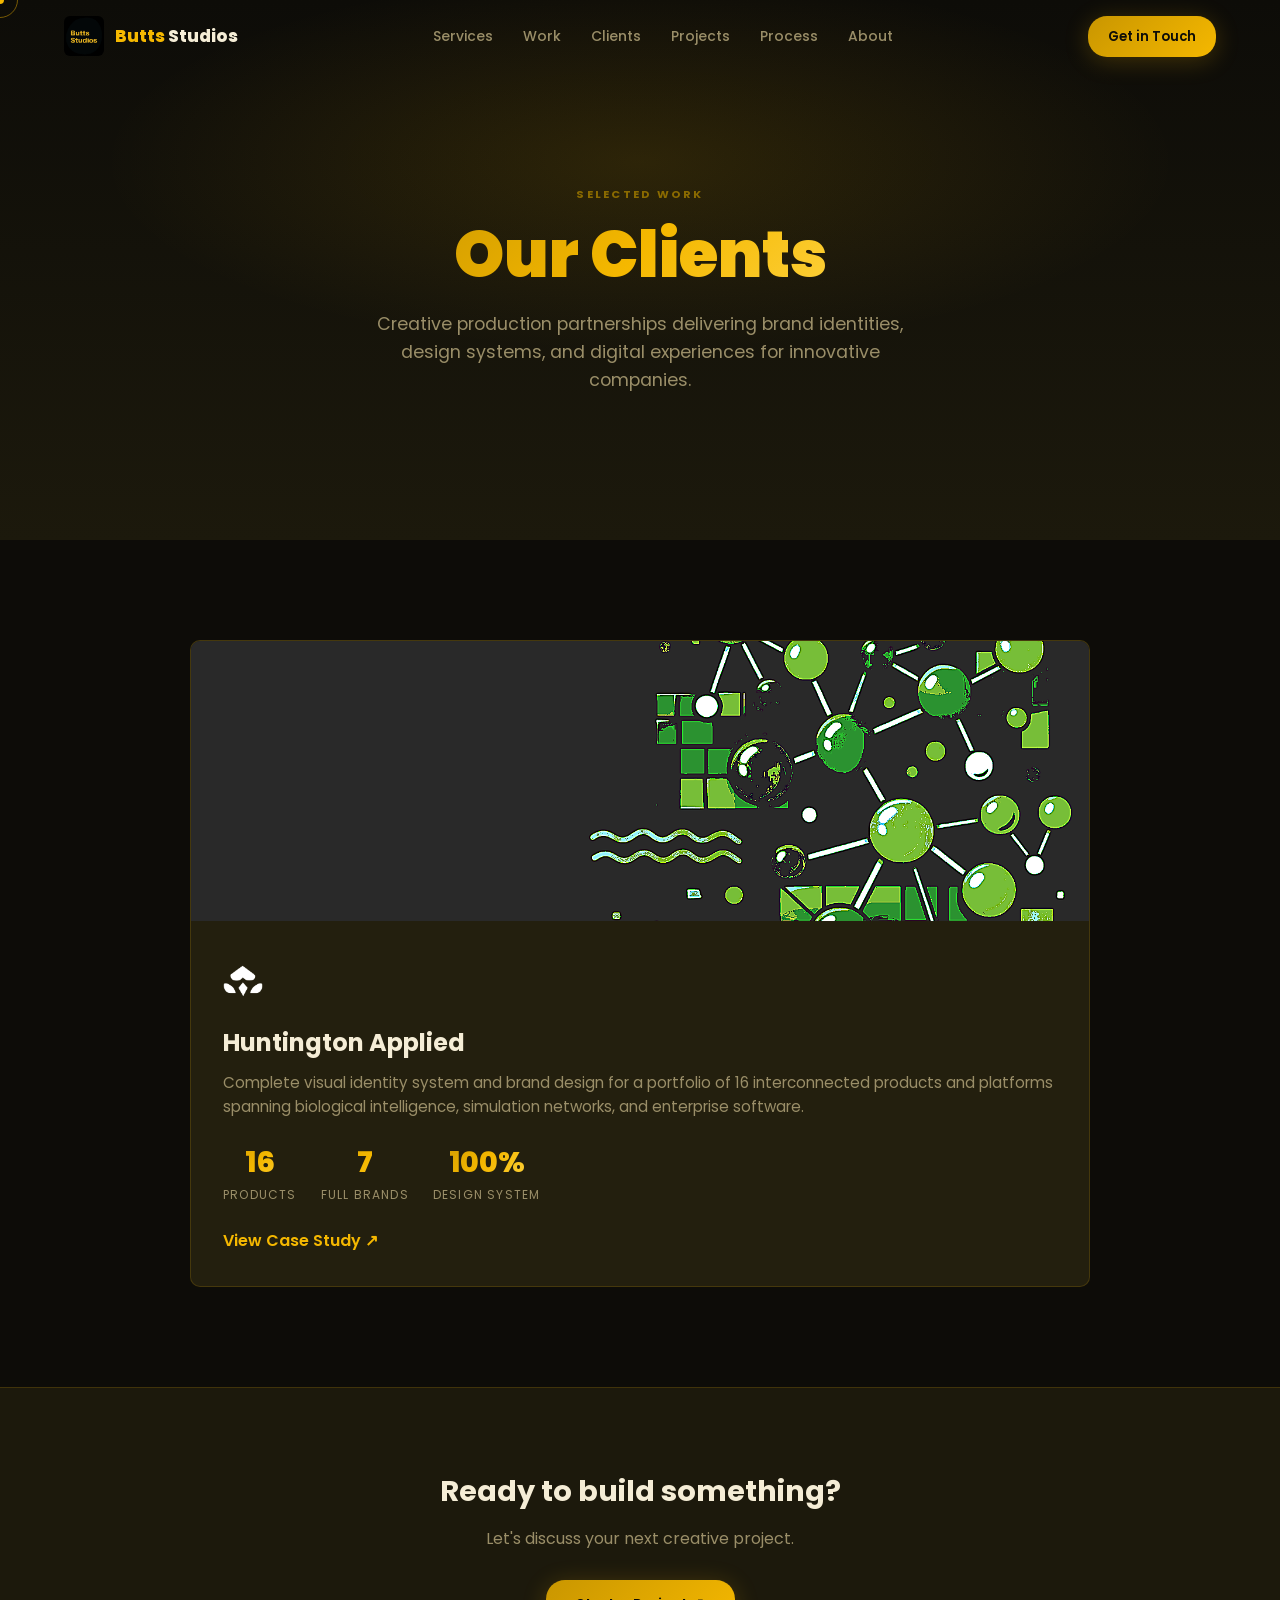
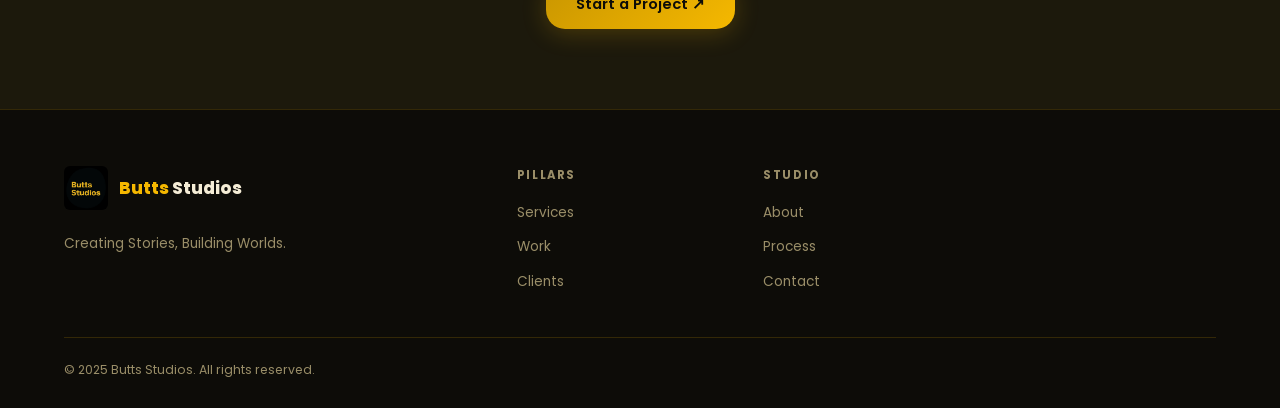
==== clients/index.html @ fb9cce6d "Add Clients section with Huntington Applied case study - Fix Kitch description: Culinary → Influence" ====
<!DOCTYPE html>
<html lang="en">
<head>
  <meta charset="UTF-8" />
  <meta name="viewport" content="width=device-width, initial-scale=1.0" />
  <title>Clients — Butts Studios</title>
  <meta name="description" content="Client work and case studies from Butts Studios. Creative production for Huntington Applied and more." />
  <link rel="preconnect" href="https://fonts.googleapis.com" />
  <link rel="preconnect" href="https://fonts.gstatic.com" crossorigin />
  <link href="https://fonts.googleapis.com/css2?family=Poppins:ital,wght@0,300;0,400;0,500;0,600;0,700;0,800;0,900;1,300&display=swap" rel="stylesheet" />
  <link rel="stylesheet" href="../css/style.css" />
  <style>
    .page-hero { min-height:60vh; display:flex; flex-direction:column; align-items:center; justify-content:center; text-align:center; padding:120px 24px 80px; position:relative; background:linear-gradient(180deg,var(--bg) 0%,var(--surface) 100%); }
    .page-hero::before { content:''; position:absolute; inset:0; background:radial-gradient(ellipse 60% 50% at 50% 30%, rgba(245,184,0,.12) 0%, transparent 70%); }
    .page-hero-content { position:relative; z-index:2; }
    .page-eyebrow { font-size:.7rem; font-weight:700; letter-spacing:.2em; text-transform:uppercase; color:var(--gold-dim); margin-bottom:16px; }
    .page-title { font-size:clamp(2.5rem,5vw,4rem); font-weight:900; line-height:1.1; margin-bottom:20px; background:var(--grad); -webkit-background-clip:text; -webkit-text-fill-color:transparent; background-clip:text; }
    .page-subtitle { font-size:1.1rem; color:var(--muted); max-width:560px; margin:0 auto; }

    .clients-section { padding:100px 0; }
    .client-card { background:var(--surface2); border:1px solid var(--border); border-radius:var(--radius); overflow:hidden; transition:transform .3s, box-shadow .3s; }
    .client-card:hover { transform:translateY(-6px); box-shadow:0 20px 60px rgba(245,184,0,.15); }
    .client-card-img { width:100%; height:280px; object-fit:cover; }
    .client-card-body { padding:32px; }
    .client-card-logo { height:40px; width:auto; margin-bottom:16px; filter:brightness(0) invert(1); }
    .client-card-title { font-size:1.5rem; font-weight:700; color:var(--text); margin-bottom:8px; }
    .client-card-desc { color:var(--muted); font-size:.95rem; line-height:1.6; margin-bottom:20px; }
    .client-card-stats { display:flex; gap:24px; margin-bottom:24px; }
    .client-stat { text-align:center; }
    .client-stat-num { font-size:1.8rem; font-weight:800; background:var(--grad); -webkit-background-clip:text; -webkit-text-fill-color:transparent; background-clip:text; }
    .client-stat-label { font-size:.75rem; color:var(--muted); text-transform:uppercase; letter-spacing:.1em; }
    .client-card-link { display:inline-flex; align-items:center; gap:8px; color:var(--gold); font-weight:600; text-decoration:none; transition:gap .3s; }
    .client-card-link:hover { gap:14px; }

    .cta-section { text-align:center; padding:80px 24px; background:var(--surface); border-top:1px solid var(--border); }
    .cta-title { font-size:1.8rem; font-weight:700; color:var(--text); margin-bottom:12px; }
    .cta-sub { color:var(--muted); margin-bottom:28px; }
  </style>
</head>
<body>
<div id="cursor-dot"></div>
<div id="cursor-ring"></div>

<!-- NAV -->
<nav id="nav">
  <div class="nav-inner">
    <a href="../#hero" class="nav-logo">
      <img src="../images/logo.png" alt="Butts Studios" class="nav-logo-img" />
      <span class="nav-logo-text"><span>Butts</span> Studios</span>
    </a>
    <ul class="nav-links">
      <li><a href="../#services">Services</a></li>
      <li><a href="../#portfolio">Work</a></li>
      <li><a href="./">Clients</a></li>
      <li><a href="../#subsidiaries">Projects</a></li>
      <li><a href="../#process">Process</a></li>
      <li><a href="../#about">About</a></li>
    </ul>
    <div class="nav-cta">
      <a href="../#contact" class="btn btn-primary" style="padding:10px 20px;font-size:.82rem;">Get in Touch</a>
    </div>
    <button class="burger" id="burger" aria-label="Menu"><span></span><span></span><span></span></button>
  </div>
</nav>
<div class="mobile-nav" id="mobileNav">
  <a href="../#services" class="mobile-link">Services</a>
  <a href="../#portfolio" class="mobile-link">Work</a>
  <a href="./" class="mobile-link">Clients</a>
  <a href="../#subsidiaries" class="mobile-link">Projects</a>
  <a href="../#process" class="mobile-link">Process</a>
  <a href="../#about" class="mobile-link">About</a>
  <a href="../#contact" class="mobile-link">Contact</a>
</div>

<!-- HERO -->
<section class="page-hero">
  <div class="page-hero-content">
    <div class="page-eyebrow">Selected Work</div>
    <h1 class="page-title">Our Clients</h1>
    <p class="page-subtitle">Creative production partnerships delivering brand identities, design systems, and digital experiences for innovative companies.</p>
  </div>
</section>

<!-- CLIENTS GRID -->
<section class="clients-section">
  <div class="container">
    <div class="clients-grid" style="display:grid;grid-template-columns:repeat(auto-fit,minmax(380px,1fr));gap:40px;max-width:900px;margin:0 auto;">
      
      <!-- HUNTINGTON APPLIED -->
      <div class="client-card">
        <img src="./huntington-applied/projects/sage/screenshot.png" alt="Huntington Applied" class="client-card-img" />
        <div class="client-card-body">
          <img src="./huntington-applied/huntington_applied-logo-primary.png" alt="Huntington Applied" class="client-card-logo" />
          <h3 class="client-card-title">Huntington Applied</h3>
          <p class="client-card-desc">Complete visual identity system and brand design for a portfolio of 16 interconnected products and platforms spanning biological intelligence, simulation networks, and enterprise software.</p>
          <div class="client-card-stats">
            <div class="client-stat">
              <div class="client-stat-num">16</div>
              <div class="client-stat-label">Products</div>
            </div>
            <div class="client-stat">
              <div class="client-stat-num">7</div>
              <div class="client-stat-label">Full Brands</div>
            </div>
            <div class="client-stat">
              <div class="client-stat-num">100%</div>
              <div class="client-stat-label">Design System</div>
            </div>
          </div>
          <a href="./huntington-applied/" class="client-card-link">View Case Study ↗</a>
        </div>
      </div>

    </div>
  </div>
</section>

<!-- CTA -->
<section class="cta-section">
  <h2 class="cta-title">Ready to build something?</h2>
  <p class="cta-sub">Let's discuss your next creative project.</p>
  <a href="../#contact" class="btn btn-primary">Start a Project ↗</a>
</section>

<!-- FOOTER -->
<footer>
  <div class="container">
    <div class="footer-inner">
      <div class="footer-brand">
        <a href="../#hero" class="nav-logo" style="display:inline-flex"><img src="../images/logo.png" alt="Butts Studios" class="footer-logo-img" /><span class="nav-logo-text"><span>Butts</span> Studios</span></a>
        <p>Creating Stories, Building Worlds.</p>
      </div>
      <div class="footer-col"><h4>Pillars</h4><ul><li><a href="../#services">Services</a></li><li><a href="../#portfolio">Work</a></li><li><a href="./">Clients</a></li></ul></div>
      <div class="footer-col"><h4>Studio</h4><ul><li><a href="../#about">About</a></li><li><a href="../#process">Process</a></li><li><a href="../#contact">Contact</a></li></ul></div>
    </div>
    <div class="footer-bottom">
      <p>© 2025 Butts Studios. All rights reserved.</p>
    </div>
  </div>
</footer>

<script src="../js/main.js"></script>
</body>
</html>
---- css/style.css ----
*, *::before, *::after { box-sizing: border-box; margin: 0; padding: 0; }
:root {
  --gold:         #F5B800;
  --gold-light:   #FFD84D;
  --gold-dark:    #C99600;
  --gold-dim:     #8A6A00;
  --warm-black:   #0D0C08;
  --bg:           #0D0C08;
  --bg2:          #131108;
  --bg3:          #17150A;
  --surface:      #1C190C;
  --surface2:     #231F0E;
  --text:         #F5EDD6;
  --muted:        #9A8E68;
  --border:       rgba(245,184,0,.16);
  --grad:         linear-gradient(135deg, #C99600, #F5B800, #FFD84D);
  --grad-flat:    linear-gradient(135deg, #C99600, #F5B800);
  --anim-c:  #F5B800;
  --film-c:  #E8730A;
  --brand-c: #D4A017;
  --game-c:  #A8C832;
  --radius:  10px;
  --font:    'Poppins', sans-serif;
  --nav-h:   72px;
}

html { scroll-behavior: smooth; }
body { font-family:var(--font); background:var(--bg); color:var(--text); overflow-x:hidden; line-height:1.6; cursor:none; }
::selection { background:var(--gold); color:var(--warm-black); }
::-webkit-scrollbar { width:5px; }
::-webkit-scrollbar-track { background:var(--bg); }
::-webkit-scrollbar-thumb { background:var(--grad-flat); border-radius:3px; }

/* CURSOR */
#cursor-dot { width:8px; height:8px; border-radius:50%; background:var(--gold); position:fixed; pointer-events:none; z-index:99999; transform:translate(-50%,-50%); }
#cursor-ring { width:36px; height:36px; border-radius:50%; border:1.5px solid rgba(245,184,0,.45); position:fixed; pointer-events:none; z-index:99998; transform:translate(-50%,-50%); transition:width .25s,height .25s,border-color .25s; }
body:has(a:hover) #cursor-ring, body:has(button:hover) #cursor-ring { width:54px; height:54px; border-color:var(--gold); }

/* UTILITY */
.container { max-width:1200px; margin:0 auto; padding:0 24px; }
.section { padding:108px 0; }
.section-label { font-size:.7rem; font-weight:700; letter-spacing:.2em; text-transform:uppercase; color:var(--gold-dim); display:block; margin-bottom:10px; }
h2.section-title { font-size:clamp(2rem,4vw,3rem); font-weight:800; line-height:1.12; background:var(--grad); -webkit-background-clip:text; -webkit-text-fill-color:transparent; background-clip:text; }
.section-sub { margin-top:14px; color:var(--muted); font-size:1rem; max-width:540px; }
.btn { display:inline-flex; align-items:center; gap:8px; padding:13px 30px; border-radius:19px; font-family:var(--font); font-weight:600; font-size:.92rem; cursor:none; text-decoration:none; transition:all .3s; border:none; }
.btn-primary { background:var(--grad-flat); color:var(--warm-black); box-shadow:0 4px 24px rgba(245,184,0,.22); }
.btn-primary:hover { transform:translateY(-2px); box-shadow:0 8px 32px rgba(245,184,0,.38); }
.btn-outline { background:transparent; color:var(--text); border:1.5px solid rgba(245,184,0,.3); }
.btn-outline:hover { border-color:var(--gold); background:rgba(245,184,0,.07); color:var(--gold-light); }

/* NAV */
#nav { position:fixed; top:0; left:0; right:0; z-index:900; height:var(--nav-h); display:flex; align-items:center; transition:background .4s,box-shadow .4s; }
#nav.scrolled { background:rgba(13,12,8,.92); backdrop-filter:blur(22px); box-shadow:0 1px 0 var(--border); }
.nav-inner { width:100%; max-width:1200px; margin:0 auto; padding:0 24px; display:flex; align-items:center; justify-content:space-between; }
.nav-logo { display:flex; align-items:center; gap:11px; text-decoration:none; }
.nav-logo-img { width:40px; height:40px; border-radius:6px; object-fit:cover; display:block; }
.nav-logo-text { font-weight:800; font-size:1.05rem; color:var(--text); }
.nav-logo-text span { color:var(--gold); }
.nav-links { display:flex; align-items:center; gap:30px; list-style:none; }
.nav-links a { text-decoration:none; color:var(--muted); font-size:.87rem; font-weight:500; transition:color .2s; }
.nav-links a:hover { color:var(--gold-light); }
.nav-cta { display:flex; align-items:center; gap:10px; }
.burger { display:none; flex-direction:column; gap:5px; cursor:none; background:none; border:none; padding:6px; }
.burger span { display:block; width:22px; height:2px; background:var(--text); border-radius:2px; transition:all .3s; }
.mobile-nav { display:none; position:fixed; top:var(--nav-h); left:0; right:0; bottom:0; background:rgba(13,12,8,.97); z-index:899; flex-direction:column; align-items:center; justify-content:center; gap:28px; }
.mobile-nav.open { display:flex; }
.mobile-nav a { color:var(--text); font-size:1.5rem; font-weight:700; text-decoration:none; transition:color .2s; }
.mobile-nav a:hover { color:var(--gold); }

/* HERO */
#hero { min-height:100vh; display:flex; flex-direction:column; align-items:center; justify-content:center; position:relative; overflow:hidden; text-align:center; padding:130px 24px 80px; }
.hero-bg { position:absolute; inset:0; z-index:0;
  background:
    radial-gradient(ellipse 90% 65% at 50% -5%, rgba(245,184,0,.16) 0%, transparent 65%),
    radial-gradient(ellipse 55% 50% at 85% 85%, rgba(232,115,10,.1)  0%, transparent 60%),
    radial-gradient(ellipse 45% 55% at 8%  75%, rgba(245,184,0,.07)  0%, transparent 55%),
    var(--bg);
}
canvas#particles { position:absolute; inset:0; z-index:1; pointer-events:none; }
.hero-noise { position:absolute; inset:0; z-index:2; opacity:.03; background-image:url("data:image/svg+xml,%3Csvg viewBox='0 0 256 256' xmlns='http://www.w3.org/2000/svg'%3E%3Cfilter id='n'%3E%3CfeTurbulence type='fractalNoise' baseFrequency='.9' numOctaves='4' stitchTiles='stitch'/%3E%3C/filter%3E%3Crect width='100%25' height='100%25' filter='url(%23n)'/%3E%3C/svg%3E"); background-size:180px; }
.orb { position:absolute; border-radius:50%; filter:blur(90px); opacity:.1; animation:floatOrb 10s ease-in-out infinite; pointer-events:none; }
.orb1 { width:600px; height:600px; background:#C99600; top:-200px; left:-150px; }
.orb2 { width:450px; height:450px; background:#E8730A; bottom:-80px; right:-100px; animation-delay:-5s; }
.orb3 { width:320px; height:320px; background:#F5B800; bottom:25%; left:32%; animation-delay:-2.5s; opacity:.06; }
@keyframes floatOrb { 0%,100%{transform:translateY(0) scale(1)} 50%{transform:translateY(-35px) scale(1.06)} }

.hero-content { position:relative; z-index:3; max-width:960px; }
.hero-eyebrow { display:inline-flex; align-items:center; gap:9px; background:rgba(245,184,0,.08); border:1px solid rgba(245,184,0,.28); border-radius:8px; padding:5px 18px; font-size:.72rem; font-weight:700; letter-spacing:.14em; text-transform:uppercase; color:var(--gold); margin-bottom:24px; backdrop-filter:blur(10px); }
.hero-eyebrow::before { content:''; width:6px; height:6px; border-radius:50%; background:var(--gold); animation:blink 2s ease-in-out infinite; }
@keyframes blink { 0%,100%{opacity:1;transform:scale(1)} 50%{opacity:.4;transform:scale(1.5)} }

.hero-title { font-size:clamp(3rem,7.5vw,6rem); font-weight:900; line-height:1.06; letter-spacing:-.03em; margin-bottom:22px; }
.hero-title .word { display:inline; animation:wordIn .8s cubic-bezier(.16,1,.3,1) both; }
@keyframes wordIn { from{opacity:0;transform:translateY(40px)} to{opacity:1;transform:translateY(0)} }
.line-plain { color:var(--text); }
.line-grad { background:linear-gradient(90deg,#C99600,#F5B800,#FFD84D,#F5B800,#C99600); background-size:300% auto; -webkit-background-clip:text; -webkit-text-fill-color:transparent; background-clip:text; animation:shimmer 5s linear infinite; }
@keyframes shimmer { to{background-position:300% center} }

.hero-sub { font-size:clamp(1rem,1.8vw,1.18rem); color:var(--muted); max-width:600px; margin:0 auto 38px; animation:wordIn 1s .6s cubic-bezier(.16,1,.3,1) both; }
.hero-btns { display:flex; gap:14px; justify-content:center; flex-wrap:wrap; margin-bottom:36px; animation:wordIn 1s .8s both; }

.hero-pillars { display:flex; gap:10px; justify-content:center; flex-wrap:wrap; margin-bottom:52px; animation:wordIn 1s 1s both; }
.pillar-badge { display:flex; align-items:center; gap:7px; background:rgba(255,255,255,.04); border:1px solid rgba(255,255,255,.09); border-radius:8px; padding:7px 16px; font-size:.78rem; font-weight:600; text-decoration:none; color:var(--muted); transition:all .25s; backdrop-filter:blur(8px); }
.pillar-badge:hover { color:var(--text); transform:translateY(-2px); }
.pillar-badge[data-p="animation"] { border-color:rgba(245,184,0,.3); }
.pillar-badge[data-p="animation"]:hover { background:rgba(245,184,0,.09); border-color:var(--anim-c); color:var(--gold-light); }
.pillar-badge[data-p="film"] { border-color:rgba(232,115,10,.3); }
.pillar-badge[data-p="film"]:hover { background:rgba(232,115,10,.09); border-color:var(--film-c); }
.pillar-badge[data-p="branding"] { border-color:rgba(212,160,23,.3); }
.pillar-badge[data-p="branding"]:hover { background:rgba(212,160,23,.09); border-color:var(--brand-c); }
.pillar-badge[data-p="games"] { border-color:rgba(168,200,50,.3); }
.pillar-badge[data-p="games"]:hover { background:rgba(168,200,50,.09); border-color:var(--game-c); }
.pillar-dot { width:7px; height:7px; border-radius:50%; }
.pillar-badge[data-p="animation"] .pillar-dot { background:var(--anim-c); }
.pillar-badge[data-p="film"] .pillar-dot { background:var(--film-c); }
.pillar-badge[data-p="branding"] .pillar-dot { background:var(--brand-c); }
.pillar-badge[data-p="games"] .pillar-dot { background:var(--game-c); }

.showreel-wrap { position:relative; z-index:3; width:100%; max-width:880px; margin:0 auto; aspect-ratio:16/9; border-radius:16px; overflow:hidden; border:1px solid rgba(245,184,0,.2); box-shadow:0 0 0 1px rgba(255,255,255,.02),0 0 80px rgba(245,184,0,.1),0 40px 80px rgba(0,0,0,.6); animation:wordIn 1.1s 1.1s both; }
.showreel-inner { position:relative; width:100%; height:100%; background:var(--surface); display:flex; align-items:center; justify-content:center; }
.showreel-inner video { position:absolute; inset:0; width:100%; height:100%; object-fit:cover; }
.showreel-play { position:relative; z-index:2; width:80px; height:80px; border-radius:50%; background:rgba(245,184,0,.12); backdrop-filter:blur(14px); border:1.5px solid rgba(245,184,0,.35); display:flex; align-items:center; justify-content:center; cursor:none; transition:all .3s; }
.showreel-play:hover { transform:scale(1.12); background:rgba(245,184,0,.25); box-shadow:0 0 40px rgba(245,184,0,.3); }
.showreel-play svg { width:26px; height:26px; fill:var(--gold); margin-left:4px; }
.showreel-label { position:absolute; bottom:18px; left:50%; transform:translateX(-50%); font-size:.65rem; font-weight:600; letter-spacing:.16em; text-transform:uppercase; color:rgba(245,184,0,.45); white-space:nowrap; z-index:2; }
.scroll-cue { position:absolute; bottom:28px; left:50%; transform:translateX(-50%); z-index:3; display:flex; flex-direction:column; align-items:center; gap:7px; opacity:.35; }
.scroll-cue span { font-size:.62rem; letter-spacing:.16em; text-transform:uppercase; }
.scroll-cue-line { width:1px; height:38px; background:linear-gradient(to bottom,var(--gold),transparent); animation:scrollLine 2.2s ease-in-out infinite; }
@keyframes scrollLine { 0%{transform:scaleY(0);transform-origin:top} 50%{transform:scaleY(1);transform-origin:top} 51%{transform:scaleY(1);transform-origin:bottom} 100%{transform:scaleY(0);transform-origin:bottom} }

/* SERVICES */
#services { background:var(--bg2); }
.services-grid { display:grid; grid-template-columns:repeat(4,1fr); gap:20px; margin-top:52px; }
.service-card { background:var(--surface); border-radius:var(--radius); padding:34px 26px 28px; border:1px solid var(--border); transition:transform .3s,box-shadow .3s,border-color .3s; position:relative; overflow:hidden; }
.service-card::before { content:''; position:absolute; bottom:0; left:0; right:0; height:3px; transform:scaleX(0); transform-origin:left; transition:transform .35s; }
.service-card[data-p="animation"]::before { background:var(--anim-c); }
.service-card[data-p="film"]::before { background:var(--film-c); }
.service-card[data-p="branding"]::before { background:var(--brand-c); }
.service-card[data-p="games"]::before { background:var(--game-c); }
.service-card:hover { transform:translateY(-5px); }
.service-card[data-p="animation"]:hover { border-color:rgba(245,184,0,.4); box-shadow:0 16px 40px rgba(245,184,0,.07); }
.service-card[data-p="film"]:hover { border-color:rgba(232,115,10,.4); box-shadow:0 16px 40px rgba(232,115,10,.08); }
.service-card[data-p="branding"]:hover { border-color:rgba(212,160,23,.4); box-shadow:0 16px 40px rgba(212,160,23,.07); }
.service-card[data-p="games"]:hover { border-color:rgba(168,200,50,.4); box-shadow:0 16px 40px rgba(168,200,50,.07); }
.service-card:hover::before { transform:scaleX(1); }
.service-card:hover .service-icon { transform:scale(1.1) rotate(-4deg); }
.service-icon { font-size:2rem; margin-bottom:18px; transition:transform .3s; display:block; }
.service-pillar-label { font-size:.62rem; font-weight:700; letter-spacing:.18em; text-transform:uppercase; margin-bottom:8px; display:block; }
.service-card[data-p="animation"] .service-pillar-label { color:var(--anim-c); }
.service-card[data-p="film"] .service-pillar-label { color:var(--film-c); }
.service-card[data-p="branding"] .service-pillar-label { color:var(--brand-c); }
.service-card[data-p="games"] .service-pillar-label { color:var(--game-c); }
.service-card h3 { font-size:1.15rem; font-weight:700; margin-bottom:10px; }
.service-card p { font-size:.85rem; color:var(--muted); line-height:1.7; }
.service-tags { display:flex; flex-wrap:wrap; gap:5px; margin-top:16px; }
.service-tag { font-size:.65rem; font-weight:600; padding:3px 9px; border-radius:6px; background:rgba(245,184,0,.06); color:var(--muted); border:1px solid rgba(245,184,0,.1); }

/* PORTFOLIO TABS */
#portfolio { background:var(--bg3); }
.pillar-tabs-wrap { margin-top:48px; border-bottom:1px solid var(--border); }
.pillar-tabs { display:flex; gap:0; overflow-x:auto; scrollbar-width:none; }
.pillar-tabs::-webkit-scrollbar { display:none; }
.ptab { flex-shrink:0; display:flex; align-items:center; gap:10px; padding:18px 28px; background:none; border:none; font-family:var(--font); font-size:.88rem; font-weight:600; color:var(--muted); cursor:none; position:relative; transition:color .25s; }
.ptab::after { content:''; position:absolute; bottom:-1px; left:0; right:0; height:2px; transform:scaleX(0); transform-origin:left; transition:transform .3s; }
.ptab[data-tab="animation"]::after { background:var(--anim-c); }
.ptab[data-tab="film"]::after { background:var(--film-c); }
.ptab[data-tab="branding"]::after { background:var(--brand-c); }
.ptab[data-tab="games"]::after { background:var(--game-c); }
.ptab.active,.ptab:hover { color:var(--text); }
.ptab.active::after { transform:scaleX(1); }
.ptab:hover::after { transform:scaleX(1); opacity:.5; }
.ptab-icon { font-size:1.1rem; }
.ptab-count { font-size:.65rem; font-weight:700; padding:2px 7px; border-radius:6px; background:rgba(245,184,0,.09); color:var(--muted); transition:background .25s,color .25s; }
.ptab.active .ptab-count { color:var(--warm-black); }
.ptab[data-tab="animation"].active .ptab-count { background:var(--anim-c); }
.ptab[data-tab="film"].active .ptab-count { background:var(--film-c); }
.ptab[data-tab="branding"].active .ptab-count { background:var(--brand-c); }
.ptab[data-tab="games"].active .ptab-count { background:var(--game-c); }

.pillar-panel { display:none; }
.pillar-panel.active { display:block; }
.pillar-header { display:flex; align-items:flex-start; justify-content:space-between; flex-wrap:wrap; gap:20px; padding:36px 0 28px; }
.pillar-headline { font-size:clamp(1.4rem,2.5vw,2rem); font-weight:800; margin-bottom:8px; }
.pillar-headline.anim-grad  { color:var(--anim-c); }
.pillar-headline.film-grad  { color:var(--film-c); }
.pillar-headline.brand-grad { color:var(--brand-c); }
.pillar-headline.game-grad  { color:var(--game-c); }
.pillar-desc { color:var(--muted); font-size:.9rem; max-width:480px; line-height:1.7; }
.pillar-cta { flex-shrink:0; }

.port-grid { display:grid; gap:18px; grid-template-columns:repeat(3,1fr); }
.port-grid.layout-brand { grid-template-columns:repeat(4,1fr); }
.port-item { position:relative; border-radius:var(--radius); overflow:hidden; background:var(--surface); border:1px solid var(--border); cursor:none; transition:transform .32s,box-shadow .32s; }
.port-item:hover { transform:translateY(-4px) scale(1.012); }
.port-item.tall   { aspect-ratio:3/4; }
.port-item.wide   { aspect-ratio:16/9; grid-column:span 2; }
.port-item.square { aspect-ratio:1; }
.port-item.std    { aspect-ratio:4/3; }
.port-placeholder { width:100%; height:100%; min-height:200px; display:flex; flex-direction:column; align-items:center; justify-content:center; gap:10px; transition:transform .5s; }
.port-item:hover .port-placeholder { transform:scale(1.04); }
.port-placeholder .ph-icon  { font-size:2.2rem; opacity:.45; }
.port-placeholder .ph-title { font-size:.75rem; font-weight:600; opacity:.22; letter-spacing:.08em; }
.pp-anim  { background:linear-gradient(145deg,#1a1500,#2e2400,#181200); }
.pp-film  { background:linear-gradient(145deg,#1a0d00,#321600,#160b00); }
.pp-brand { background:linear-gradient(145deg,#1a1600,#2e2600,#141200); }
.pp-game  { background:linear-gradient(145deg,#0e1600,#192400,#0b1200); }
.port-overlay { position:absolute; inset:0; background:linear-gradient(to top,rgba(0,0,0,.88) 0%,rgba(0,0,0,.2) 45%,transparent 100%); opacity:0; transition:opacity .28s; display:flex; flex-direction:column; justify-content:flex-end; padding:22px; }
.port-item:hover .port-overlay { opacity:1; }
.port-type { font-size:.62rem; font-weight:700; letter-spacing:.16em; text-transform:uppercase; margin-bottom:4px; }
.port-type.anim-c  { color:#FFD84D; }
.port-type.film-c  { color:#FFAA66; }
.port-type.brand-c { color:#FFD066; }
.port-type.game-c  { color:#C8E870; }
.port-title { font-size:1rem; font-weight:700; color:#fff; }
.port-sub { font-size:.78rem; color:rgba(255,255,255,.5); margin-top:3px; }
.port-arrow { position:absolute; top:14px; right:14px; width:34px; height:34px; border-radius:50%; background:rgba(245,184,0,.14); backdrop-filter:blur(8px); border:1px solid rgba(245,184,0,.28); display:flex; align-items:center; justify-content:center; font-size:.85rem; transform:scale(0); transition:transform .22s; color:var(--gold); }
.port-item:hover .port-arrow { transform:scale(1); }
.port-video-badge { position:absolute; top:14px; left:14px; background:rgba(0,0,0,.55); backdrop-filter:blur(8px); border:1px solid rgba(245,184,0,.18); border-radius:6px; padding:3px 10px; font-size:.62rem; font-weight:700; letter-spacing:.1em; text-transform:uppercase; color:rgba(245,184,0,.65); display:flex; align-items:center; gap:5px; }

/* LIGHTBOX */
#lightbox { display:none; position:fixed; inset:0; z-index:9990; background:rgba(0,0,0,.95); backdrop-filter:blur(24px); align-items:center; justify-content:center; }
#lightbox.open { display:flex; }
.lb-close { position:fixed; top:18px; right:22px; background:rgba(245,184,0,.09); border:1px solid rgba(245,184,0,.2); color:var(--gold); width:42px; height:42px; border-radius:50%; font-size:1.1rem; cursor:none; display:flex; align-items:center; justify-content:center; transition:background .2s; z-index:2; }
.lb-close:hover { background:rgba(245,184,0,.2); }
.lb-nav { position:fixed; top:50%; transform:translateY(-50%); background:rgba(245,184,0,.07); border:1px solid rgba(245,184,0,.16); color:var(--gold); width:48px; height:48px; border-radius:50%; font-size:1.3rem; cursor:none; display:flex; align-items:center; justify-content:center; transition:background .2s; z-index:2; }
.lb-nav:hover { background:rgba(245,184,0,.16); }
.lb-prev { left:18px; } .lb-next { right:18px; }
.lb-content { max-width:min(90vw,960px); max-height:90vh; display:flex; flex-direction:column; gap:16px; position:relative; z-index:1; }
.lb-media { border-radius:10px; overflow:hidden; max-height:70vh; }
.lb-media img,.lb-media video { display:block; max-width:100%; max-height:70vh; object-fit:contain; }
.lb-info { color:rgba(255,255,255,.85); }
.lb-info h3 { font-size:1.1rem; font-weight:700; }
.lb-info p { font-size:.82rem; color:rgba(255,255,255,.4); margin-top:4px; }
.lb-counter { font-size:.72rem; color:rgba(245,184,0,.4); margin-top:6px; }

/* SUBSIDIARIES */
#subsidiaries { background:var(--bg2); }
.sub-grid { display:grid; grid-template-columns:repeat(5,1fr); gap:14px; margin-top:52px; }
.sub-card { background:var(--surface2); border:1px solid var(--border); border-radius:var(--radius); padding:26px 18px 22px; text-decoration:none; color:var(--text); display:flex; flex-direction:column; gap:10px; transition:all .3s; position:relative; overflow:hidden; }
.sub-card::after { content:''; position:absolute; bottom:0; left:0; right:0; height:2px; background:var(--grad-flat); transform:scaleX(0); transform-origin:left; transition:transform .3s; }
.sub-card:hover { transform:translateY(-4px); border-color:rgba(245,184,0,.32); }
.sub-card:hover::after { transform:scaleX(1); }
.sub-icon { font-size:1.7rem; } .sub-name { font-weight:700; font-size:.92rem; } .sub-desc { font-size:.76rem; color:var(--muted); line-height:1.5; } .sub-url { font-size:.68rem; color:var(--gold-dim); margin-top:auto; }
.sub-arrow { position:absolute; top:14px; right:14px; font-size:.85rem; opacity:0; transition:all .25s; color:var(--gold); }
.sub-card:hover .sub-arrow { opacity:1; transform:translate(2px,-2px); }

/* PROCESS */
#process { background:var(--bg); }
.process-track { display:grid; grid-template-columns:repeat(4,1fr); gap:0; margin-top:52px; position:relative; }
.process-track::before { content:''; position:absolute; top:35px; left:calc(12.5% + 10px); right:calc(12.5% + 10px); height:1px; background:linear-gradient(90deg,var(--gold-dark),var(--gold),var(--gold-light)); z-index:0; opacity:.35; }
.process-step { display:flex; flex-direction:column; align-items:center; text-align:center; padding:0 18px; position:relative; z-index:1; }
.step-num { width:70px; height:70px; border-radius:50%; background:var(--surface2); border:1.5px solid var(--border); display:flex; align-items:center; justify-content:center; font-size:1.5rem; margin-bottom:20px; }
.process-step:nth-child(1) .step-num { border-color:var(--gold-dark); box-shadow:0 0 18px rgba(245,184,0,.18); }
.process-step:nth-child(2) .step-num { border-color:var(--gold); box-shadow:0 0 18px rgba(245,184,0,.22); }
.process-step:nth-child(3) .step-num { border-color:var(--gold-light); box-shadow:0 0 18px rgba(245,184,0,.25); }
.process-step:nth-child(4) .step-num { border-color:var(--film-c); box-shadow:0 0 18px rgba(232,115,10,.22); }
.step-label { font-size:.62rem; font-weight:700; letter-spacing:.2em; text-transform:uppercase; color:var(--muted); margin-bottom:5px; }
.step-title { font-size:1.1rem; font-weight:700; margin-bottom:8px; }
.step-desc { font-size:.82rem; color:var(--muted); line-height:1.65; }

/* TESTIMONIALS */
#testimonials { background:var(--bg2); overflow:hidden; }
.testi-track-wrap { position:relative; margin-top:48px; }
.testi-track-wrap::before,.testi-track-wrap::after { content:''; position:absolute; top:0; bottom:0; width:120px; z-index:1; pointer-events:none; }
.testi-track-wrap::before { left:0; background:linear-gradient(to right,var(--bg2),transparent); }
.testi-track-wrap::after  { right:0; background:linear-gradient(to left,var(--bg2),transparent); }
.testi-track { display:flex; gap:20px; animation:scrollTesti 35s linear infinite; width:max-content; padding:0 20px; }
.testi-track:hover { animation-play-state:paused; }
@keyframes scrollTesti { from{transform:translateX(0)} to{transform:translateX(-50%)} }
.testi-card { flex-shrink:0; width:320px; background:var(--surface); border:1px solid var(--border); border-radius:var(--radius); padding:26px 22px; }
.testi-stars { color:var(--gold); font-size:.85rem; margin-bottom:12px; }
.testi-quote { font-size:.88rem; color:var(--muted); line-height:1.7; font-style:italic; margin-bottom:18px; }
.testi-author { display:flex; align-items:center; gap:10px; }
.testi-avatar { width:38px; height:38px; border-radius:50%; background:var(--grad-flat); display:flex; align-items:center; justify-content:center; font-size:.9rem; font-weight:700; color:var(--warm-black); flex-shrink:0; }
.testi-name { font-size:.88rem; font-weight:700; }
.testi-role { font-size:.72rem; color:var(--muted); }

/* CLIENT LOGOS */
#clients { background:var(--bg); padding:64px 0; }
.clients-label { text-align:center; font-size:.7rem; font-weight:700; letter-spacing:.18em; text-transform:uppercase; color:var(--muted); margin-bottom:32px; }
.clients-row { display:flex; align-items:center; justify-content:center; flex-wrap:wrap; gap:40px 48px; }
.client-logo { font-size:.85rem; font-weight:800; letter-spacing:.08em; text-transform:uppercase; color:rgba(245,184,0,.2); transition:color .25s; }
.client-logo:hover { color:rgba(245,184,0,.55); }

/* ABOUT */
#about { background:var(--bg3); }
.about-grid { display:grid; grid-template-columns:1fr 1fr; gap:72px; align-items:center; margin-top:52px; }
.about-visual { position:relative; aspect-ratio:1; border-radius:var(--radius); overflow:hidden; background:var(--surface); }
.about-visual-bg { width:100%; height:100%; background:radial-gradient(ellipse at 30% 40%,rgba(245,184,0,.28),transparent 60%),radial-gradient(ellipse at 70% 70%,rgba(232,115,10,.18),transparent 55%),var(--surface2); display:flex; align-items:center; justify-content:center; font-size:5.5rem; }
.about-badge { position:absolute; bottom:20px; left:20px; background:rgba(13,12,8,.9); backdrop-filter:blur(14px); border:1px solid rgba(245,184,0,.22); border-radius:9px; padding:13px 18px; }
.about-badge-num { font-size:1.7rem; font-weight:900; color:var(--gold); }
.about-badge-label { font-size:.72rem; color:var(--muted); }
.about-text h2 { font-size:clamp(1.7rem,3vw,2.4rem); font-weight:800; line-height:1.2; margin-bottom:18px; }
.about-text p { color:var(--muted); line-height:1.8; margin-bottom:18px; font-size:.93rem; }
.about-stats { display:grid; grid-template-columns:repeat(3,1fr); gap:16px; margin-top:32px; }
.stat-item { text-align:center; }
.stat-num { font-size:1.8rem; font-weight:900; color:var(--gold); }
.stat-label { font-size:.72rem; color:var(--muted); margin-top:2px; }

/* CONTACT */
#contact { background:var(--bg2); }
.contact-wrap { display:grid; grid-template-columns:1fr 1fr; gap:60px; margin-top:52px; align-items:start; }
.contact-info h3 { font-size:1.35rem; font-weight:700; margin-bottom:14px; }
.contact-info p { color:var(--muted); line-height:1.8; margin-bottom:28px; font-size:.92rem; }
.contact-links { display:flex; flex-direction:column; gap:12px; }
.contact-link { display:flex; align-items:center; gap:12px; text-decoration:none; color:var(--text); padding:13px 18px; background:var(--surface); border:1px solid var(--border); border-radius:var(--radius); transition:all .25s; }
.contact-link:hover { border-color:rgba(245,184,0,.38); transform:translateX(4px); }
.contact-link-icon { font-size:1.1rem; }
.contact-link-text { font-size:.87rem; font-weight:500; }
.contact-link-label { font-size:.68rem; color:var(--muted); }
.contact-form { display:flex; flex-direction:column; gap:14px; }
.form-row { display:grid; grid-template-columns:1fr 1fr; gap:14px; }
.form-group { display:flex; flex-direction:column; gap:6px; }
.form-group label { font-size:.75rem; font-weight:600; color:var(--muted); letter-spacing:.06em; }
.form-group input,.form-group textarea,.form-group select { background:var(--surface); border:1px solid var(--border); color:var(--text); font-family:var(--font); font-size:.88rem; padding:11px 15px; border-radius:8px; outline:none; transition:border-color .25s; appearance:none; }
.form-group input:focus,.form-group textarea:focus,.form-group select:focus { border-color:var(--gold); box-shadow:0 0 0 3px rgba(245,184,0,.08); }
.form-group textarea { resize:vertical; min-height:110px; }
.form-group select option { background:var(--bg2); }
.form-submit { padding:13px 30px; border-radius:19px; font-family:var(--font); font-weight:700; font-size:.92rem; cursor:none; background:var(--grad-flat); color:var(--warm-black); border:none; box-shadow:0 4px 24px rgba(245,184,0,.18); transition:all .3s; align-self:flex-start; }
.form-submit:hover { transform:translateY(-2px); box-shadow:0 8px 32px rgba(245,184,0,.32); }
#formMsg { font-size:.82rem; color:var(--gold); display:none; margin-top:6px; }

/* FOOTER */
footer { background:var(--bg); border-top:1px solid var(--border); padding:56px 0 28px; }
.footer-inner { display:grid; grid-template-columns:2fr 1fr 1fr 1fr; gap:40px; }
.footer-logo-img { width:44px; height:44px; border-radius:6px; object-fit:cover; display:block; }
.footer-brand p { color:var(--muted); font-size:.85rem; line-height:1.7; margin-top:14px; max-width:260px; }
.footer-col h4 { font-size:.72rem; font-weight:700; letter-spacing:.14em; text-transform:uppercase; color:var(--muted); margin-bottom:14px; }
.footer-col ul { list-style:none; display:flex; flex-direction:column; gap:9px; }
.footer-col ul a { text-decoration:none; color:var(--muted); font-size:.85rem; transition:color .2s; }
.footer-col ul a:hover { color:var(--gold-light); }
.footer-bottom { margin-top:44px; padding-top:22px; border-top:1px solid var(--border); display:flex; justify-content:space-between; align-items:center; flex-wrap:wrap; gap:12px; }
.footer-bottom p { font-size:.77rem; color:var(--muted); }
.footer-socials { display:flex; gap:10px; }
.social-btn { width:34px; height:34px; border-radius:6px; background:var(--surface); border:1px solid var(--border); display:flex; align-items:center; justify-content:center; font-size:.85rem; text-decoration:none; color:var(--muted); transition:all .2s; }
.social-btn:hover { background:rgba(245,184,0,.1); border-color:var(--gold); color:var(--gold); }

/* REVEAL */
.reveal { opacity:0; transform:translateY(28px); transition:opacity .7s ease,transform .7s ease; }
.reveal.visible { opacity:1; transform:translateY(0); }
.reveal-delay-1 { transition-delay:.1s; } .reveal-delay-2 { transition-delay:.2s; } .reveal-delay-3 { transition-delay:.3s; } .reveal-delay-4 { transition-delay:.4s; }

/* FEATURED CLIENT SECTION */
.featured-client-section { background:linear-gradient(180deg, var(--bg) 0%, var(--surface) 50%, var(--bg) 100%); border-top:1px solid var(--border); border-bottom:1px solid var(--border); }
.featured-client-header { text-align:center; margin-bottom:50px; }
.featured-client-header .section-sub { margin:14px auto 20px; }
.featured-client-meta { display:flex; justify-content:center; gap:40px; margin-top:24px; }
.fc-meta-item { font-size:.9rem; color:var(--muted); }
.fc-meta-item strong { color:var(--gold); font-weight:700; margin-right:4px; }

.fc-projects-grid { display:grid; grid-template-columns:repeat(4,1fr); gap:20px; }
.fc-project-card { position:relative; border-radius:var(--radius); overflow:hidden; background:var(--surface2); border:1px solid var(--border); transition:transform .3s, box-shadow .3s; }
.fc-project-card:hover { transform:translateY(-4px); box-shadow:0 12px 40px rgba(245,184,0,.15); }
.fc-project-card img { width:100%; height:180px; object-fit:cover; display:block; }
.fc-project-card.fc-project-featured { grid-column:span 2; grid-row:span 2; }
.fc-project-card.fc-project-featured img { height:100%; min-height:380px; }
.fc-project-info { padding:16px; }
.fc-project-info h4 { font-size:1rem; font-weight:700; color:var(--text); margin-bottom:4px; }
.fc-project-info p { font-size:.8rem; color:var(--muted); }
.fc-project-info .fc-badge { display:inline-block; background:var(--grad-flat); color:var(--warm-black); font-size:.65rem; font-weight:700; padding:3px 10px; border-radius:4px; margin-top:8px; }

.fc-project-more { display:flex; align-items:center; justify-content:center; min-height:180px; background:var(--surface); }
.fc-project-more .fc-more-content { text-align:center; }
.fc-more-number { font-size:3rem; font-weight:900; background:var(--grad); -webkit-background-clip:text; -webkit-text-fill-color:transparent; background-clip:text; display:block; }
.fc-project-more p { color:var(--muted); font-size:.9rem; margin-top:4px; }
.fc-subprojects { display:block; font-size:.75rem; color:var(--gold-dim); margin-top:8px; max-width:140px; }

.featured-client-cta { text-align:center; margin-top:40px; }

/* CLIENT LOGOS */
.client-logo-img { height:28px; width:auto; object-fit:contain; filter:brightness(0) invert(1); opacity:.7; transition:opacity .3s; margin:0 20px; }
.client-logo-img:hover { opacity:1; }

/* PORTFOLIO WITH IMAGES */
.port-item .port-img { width:100%; height:100%; object-fit:cover; display:block; position:absolute; inset:0; }
.port-client-tag { position:absolute; top:12px; left:12px; background:rgba(245,184,0,.9); color:var(--warm-black); font-size:.65rem; font-weight:700; padding:4px 10px; border-radius:4px; z-index:5; }

/* RESPONSIVE */
@media (max-width:1024px) {
  .services-grid { grid-template-columns:repeat(2,1fr); }
  .sub-grid { grid-template-columns:repeat(3,1fr); }
  .footer-inner { grid-template-columns:1fr 1fr; gap:28px; }
  .port-grid.layout-brand { grid-template-columns:repeat(3,1fr); }
  .fc-projects-grid { grid-template-columns:repeat(3,1fr); }
  .fc-project-card.fc-project-featured { grid-column:span 1; grid-row:span 1; }
  .fc-project-card.fc-project-featured img { height:180px; }
}
@media (max-width:768px) {
  .nav-links,.nav-cta .btn { display:none; }
  .burger { display:flex; }
  .services-grid { grid-template-columns:1fr; }
  .port-grid { grid-template-columns:1fr 1fr !important; }
  .port-item.wide { grid-column:span 2; }
  .process-track { grid-template-columns:1fr 1fr; }
  .process-track::before { display:none; }
  .about-grid { grid-template-columns:1fr; gap:36px; }
  .contact-wrap { grid-template-columns:1fr; }
  .form-row { grid-template-columns:1fr; }
  .sub-grid { grid-template-columns:repeat(2,1fr); }
  .footer-inner { grid-template-columns:1fr; }
  .lb-nav { display:none; }
  .ptab { padding:14px 18px; font-size:.8rem; }
  .fc-projects-grid { grid-template-columns:repeat(2,1fr); }
  .featured-client-meta { flex-direction:column; gap:12px; }
}
@media (max-width:480px) {
  .port-grid { grid-template-columns:1fr !important; }
  .port-item.wide { grid-column:span 1; }
  .process-track { grid-template-columns:1fr; }
  body { cursor:auto; }
  #cursor-dot,#cursor-ring { display:none; }
  .fc-projects-grid { grid-template-columns:1fr; }
}
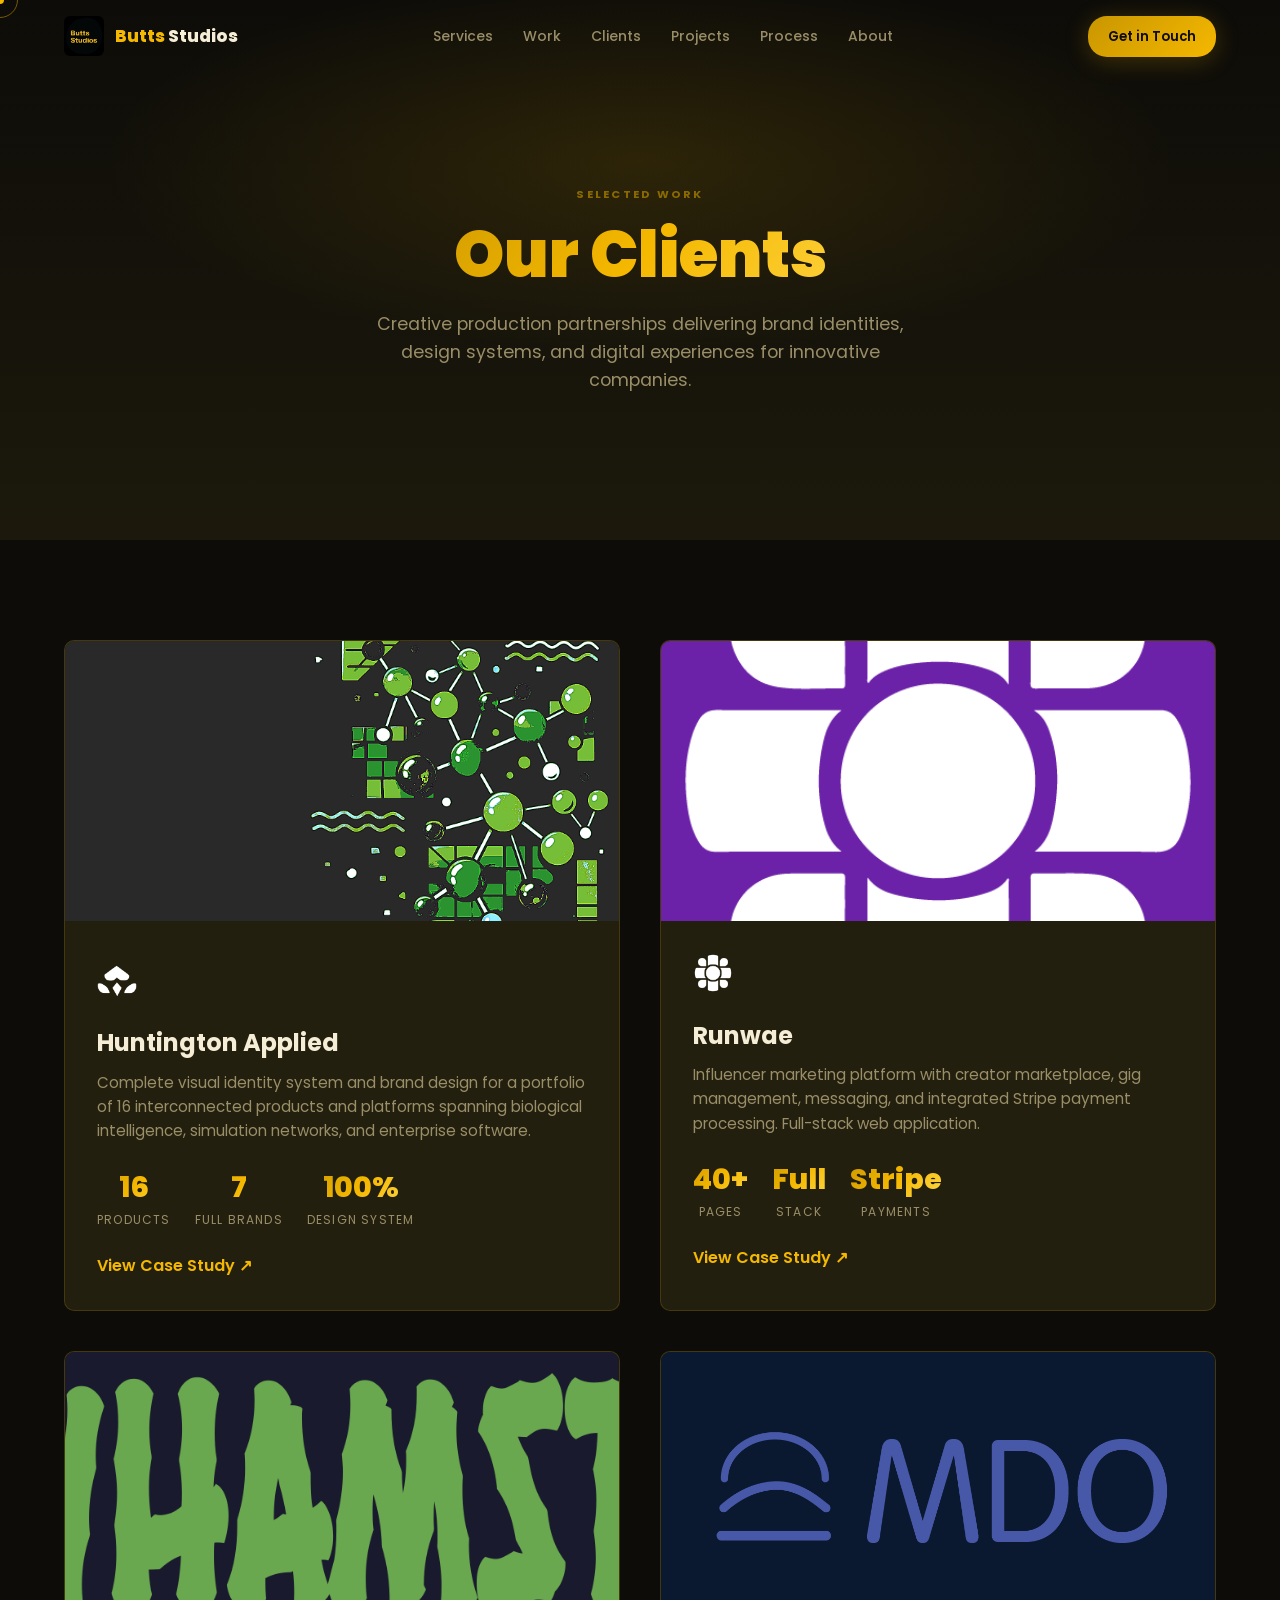
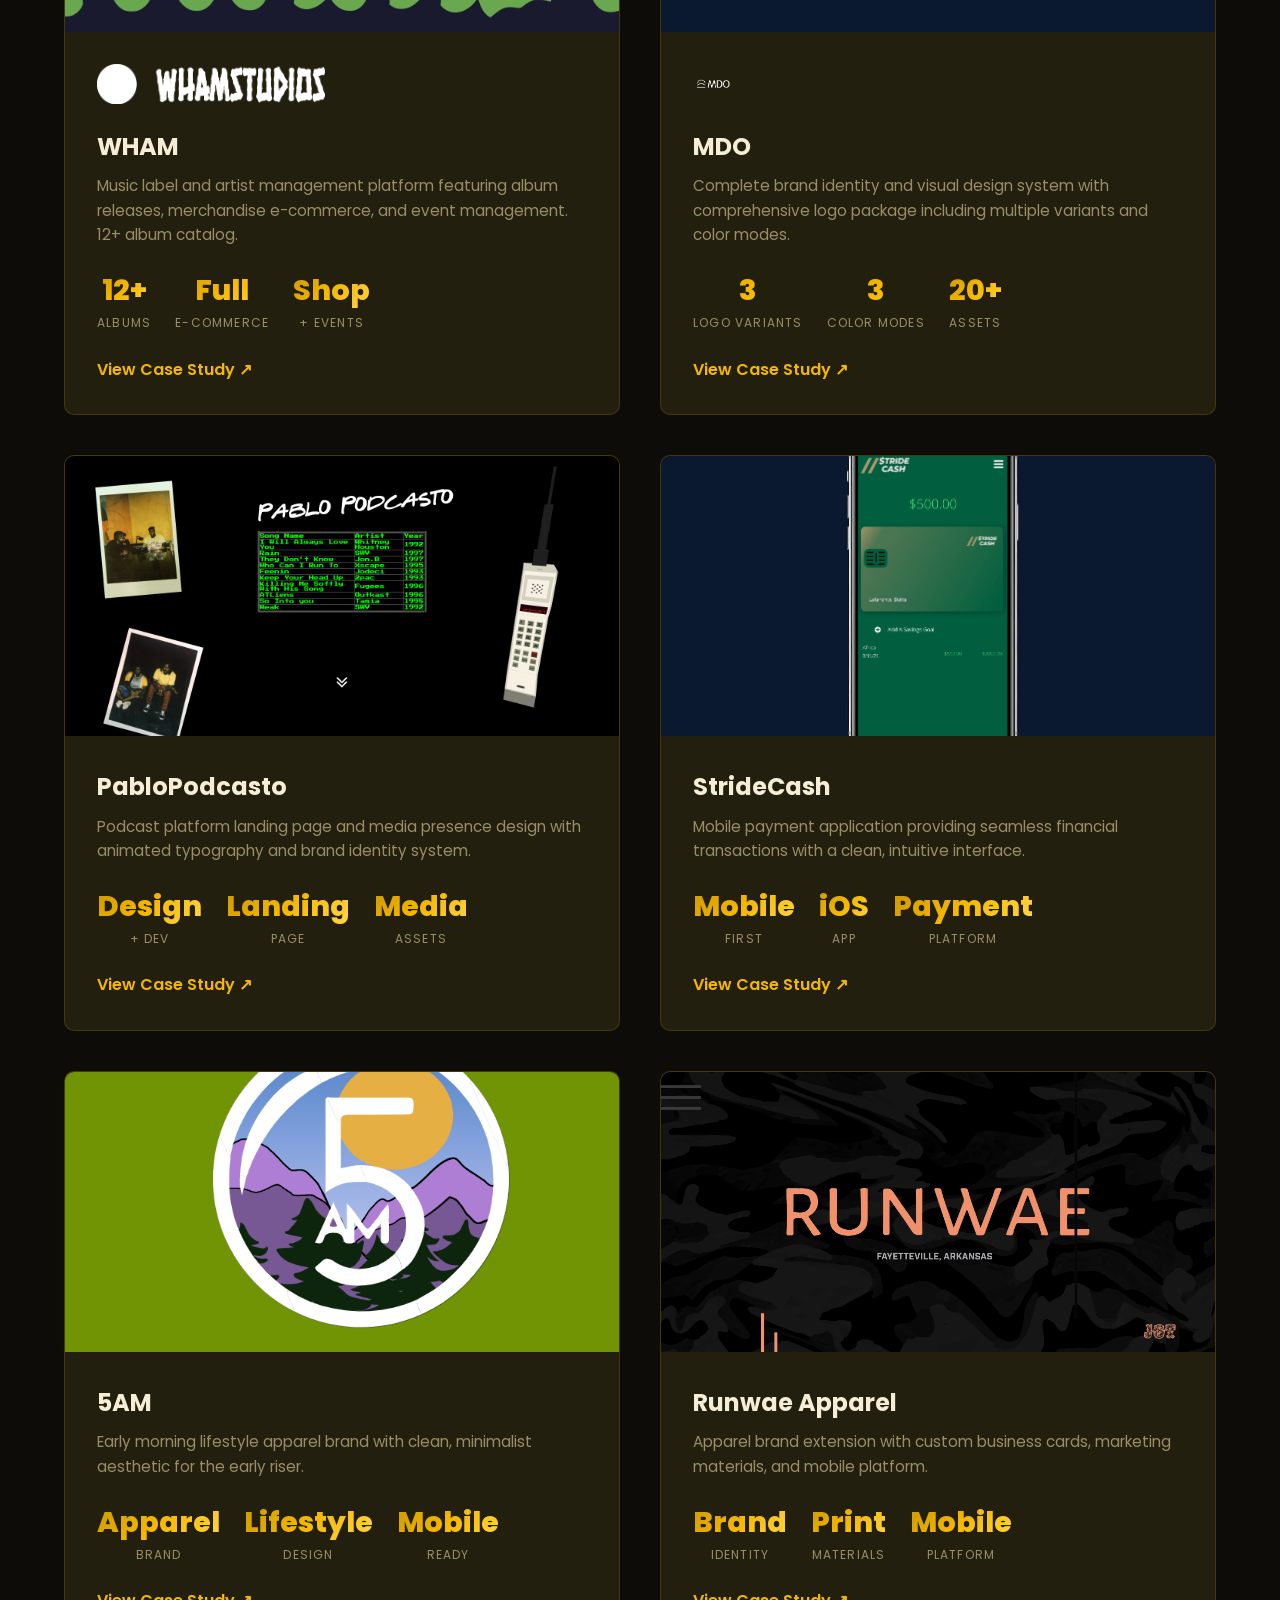
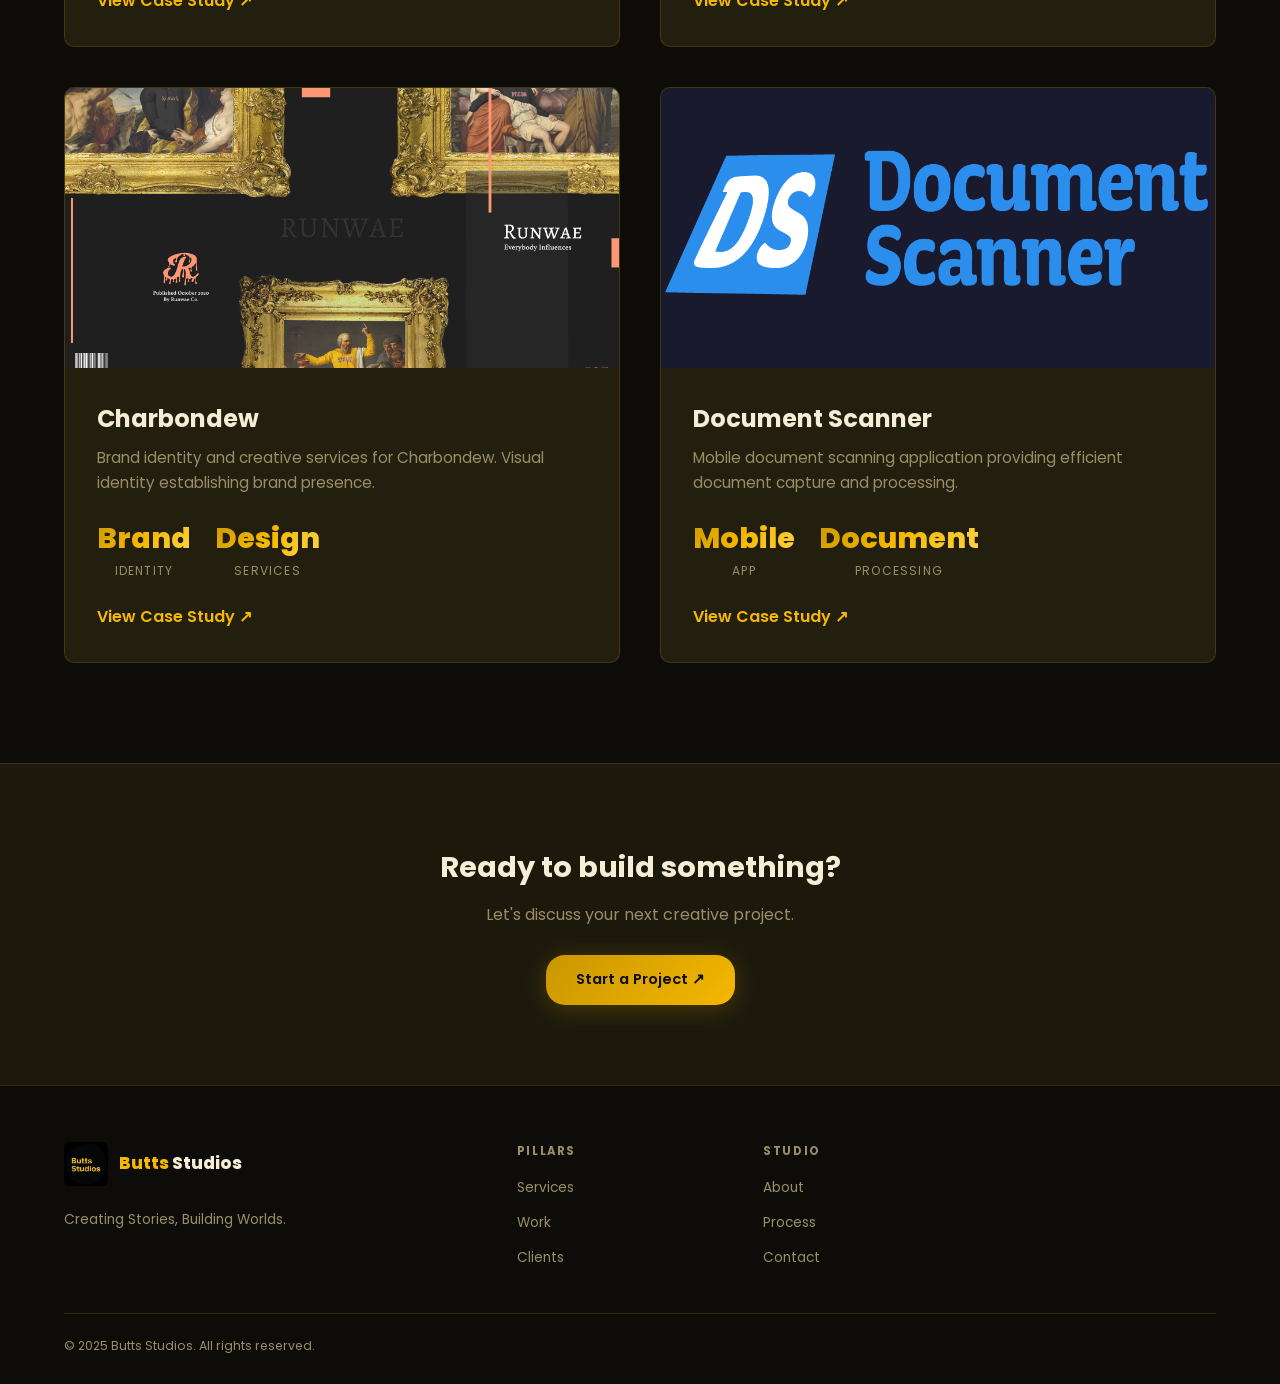
==== commit dad714c5: "Update client pages with all assets, videos, and logos" ====
--- a/clients/index.html
+++ b/clients/index.html
@@ -84,7 +84,7 @@
 <!-- CLIENTS GRID -->
 <section class="clients-section">
   <div class="container">
-    <div class="clients-grid" style="display:grid;grid-template-columns:repeat(auto-fit,minmax(380px,1fr));gap:40px;max-width:900px;margin:0 auto;">
+    <div class="clients-grid" style="display:grid;grid-template-columns:repeat(auto-fit,minmax(380px,1fr));gap:40px;max-width:1200px;margin:0 auto;">
       
       <!-- HUNTINGTON APPLIED -->
       <div class="client-card">
@@ -108,6 +108,217 @@
             </div>
           </div>
           <a href="./huntington-applied/" class="client-card-link">View Case Study ↗</a>
+        </div>
+      </div>
+
+      <!-- RUNWAE -->
+      <div class="client-card">
+        <img src="./runwae/runwae-logo.png" alt="Runwae" class="client-card-img" style="background:#6b21a8;display:flex;align-items:center;justify-content:center;" />
+        <div class="client-card-body">
+          <img src="./runwae/runwae-logo.png" alt="Runwae" class="client-card-logo" />
+          <h3 class="client-card-title">Runwae</h3>
+          <p class="client-card-desc">Influencer marketing platform with creator marketplace, gig management, messaging, and integrated Stripe payment processing. Full-stack web application.</p>
+          <div class="client-card-stats">
+            <div class="client-stat">
+              <div class="client-stat-num">40+</div>
+              <div class="client-stat-label">Pages</div>
+            </div>
+            <div class="client-stat">
+              <div class="client-stat-num">Full</div>
+              <div class="client-stat-label">Stack</div>
+            </div>
+            <div class="client-stat">
+              <div class="client-stat-num">Stripe</div>
+              <div class="client-stat-label">Payments</div>
+            </div>
+          </div>
+          <a href="./runwae/" class="client-card-link">View Case Study ↗</a>
+        </div>
+      </div>
+
+      <!-- WHAM -->
+      <div class="client-card">
+        <img src="./wham/wham-logo.png" alt="WHAM" class="client-card-img" style="background:#1a1a2e;display:flex;align-items:center;justify-content:center;" />
+        <div class="client-card-body">
+          <img src="./wham/wham-logo.png" alt="WHAM" class="client-card-logo" />
+          <h3 class="client-card-title">WHAM</h3>
+          <p class="client-card-desc">Music label and artist management platform featuring album releases, merchandise e-commerce, and event management. 12+ album catalog.</p>
+          <div class="client-card-stats">
+            <div class="client-stat">
+              <div class="client-stat-num">12+</div>
+              <div class="client-stat-label">Albums</div>
+            </div>
+            <div class="client-stat">
+              <div class="client-stat-num">Full</div>
+              <div class="client-stat-label">E-Commerce</div>
+            </div>
+            <div class="client-stat">
+              <div class="client-stat-num">Shop</div>
+              <div class="client-stat-label">+ Events</div>
+            </div>
+          </div>
+          <a href="./wham/" class="client-card-link">View Case Study ↗</a>
+        </div>
+      </div>
+
+      <!-- MDO -->
+      <div class="client-card">
+        <img src="./mdo/mdo-logo.png" alt="MDO" class="client-card-img" style="background:#0a192f;display:flex;align-items:center;justify-content:center;" />
+        <div class="client-card-body">
+          <img src="./mdo/mdo-logo.png" alt="MDO" class="client-card-logo" />
+          <h3 class="client-card-title">MDO</h3>
+          <p class="client-card-desc">Complete brand identity and visual design system with comprehensive logo package including multiple variants and color modes.</p>
+          <div class="client-card-stats">
+            <div class="client-stat">
+              <div class="client-stat-num">3</div>
+              <div class="client-stat-label">Logo Variants</div>
+            </div>
+            <div class="client-stat">
+              <div class="client-stat-num">3</div>
+              <div class="client-stat-label">Color Modes</div>
+            </div>
+            <div class="client-stat">
+              <div class="client-stat-num">20+</div>
+              <div class="client-stat-label">Assets</div>
+            </div>
+          </div>
+          <a href="./mdo/" class="client-card-link">View Case Study ↗</a>
+        </div>
+      </div>
+
+      <!-- PABLOPODCASTO -->
+      <div class="client-card">
+        <img src="./pablopodcasto/img/pablopodcastolandingscreenshot.png" alt="PabloPodcasto" class="client-card-img" style="background:#1a1a2e;display:flex;align-items:center;justify-content:center;" />
+        <div class="client-card-body">
+          <h3 class="client-card-title">PabloPodcasto</h3>
+          <p class="client-card-desc">Podcast platform landing page and media presence design with animated typography and brand identity system.</p>
+          <div class="client-card-stats">
+            <div class="client-stat">
+              <div class="client-stat-num">Design</div>
+              <div class="client-stat-label">+ Dev</div>
+            </div>
+            <div class="client-stat">
+              <div class="client-stat-num">Landing</div>
+              <div class="client-stat-label">Page</div>
+            </div>
+            <div class="client-stat">
+              <div class="client-stat-num">Media</div>
+              <div class="client-stat-label">Assets</div>
+            </div>
+          </div>
+          <a href="./pablopodcasto/" class="client-card-link">View Case Study ↗</a>
+        </div>
+      </div>
+
+      <!-- STRIDECASH -->
+      <div class="client-card">
+        <img src="./stridecash/stridecashhomeiphone.png" alt="StrideCash" class="client-card-img" style="background:#0a192f;display:flex;align-items:center;justify-content:center;" />
+        <div class="client-card-body">
+          <h3 class="client-card-title">StrideCash</h3>
+          <p class="client-card-desc">Mobile payment application providing seamless financial transactions with a clean, intuitive interface.</p>
+          <div class="client-card-stats">
+            <div class="client-stat">
+              <div class="client-stat-num">Mobile</div>
+              <div class="client-stat-label">First</div>
+            </div>
+            <div class="client-stat">
+              <div class="client-stat-num">iOS</div>
+              <div class="client-stat-label">App</div>
+            </div>
+            <div class="client-stat">
+              <div class="client-stat-num">Payment</div>
+              <div class="client-stat-label">Platform</div>
+            </div>
+          </div>
+          <a href="./stridecash/" class="client-card-link">View Case Study ↗</a>
+        </div>
+      </div>
+
+      <!-- 5AM -->
+      <div class="client-card">
+        <img src="./5am/5amiphone.png" alt="5AM" class="client-card-img" style="background:#f5f5f5;display:flex;align-items:center;justify-content:center;" />
+        <div class="client-card-body">
+          <h3 class="client-card-title">5AM</h3>
+          <p class="client-card-desc">Early morning lifestyle apparel brand with clean, minimalist aesthetic for the early riser.</p>
+          <div class="client-card-stats">
+            <div class="client-stat">
+              <div class="client-stat-num">Apparel</div>
+              <div class="client-stat-label">Brand</div>
+            </div>
+            <div class="client-stat">
+              <div class="client-stat-num">Lifestyle</div>
+              <div class="client-stat-label">Design</div>
+            </div>
+            <div class="client-stat">
+              <div class="client-stat-num">Mobile</div>
+              <div class="client-stat-label">Ready</div>
+            </div>
+          </div>
+          <a href="./5am/" class="client-card-link">View Case Study ↗</a>
+        </div>
+      </div>
+
+      <!-- RUNWAE APPAREL -->
+      <div class="client-card">
+        <img src="./runwae-apparel/runwaeapparelbusinesscardfront.png" alt="Runwae Apparel" class="client-card-img" style="background:#6b21a8;display:flex;align-items:center;justify-content:center;" />
+        <div class="client-card-body">
+          <h3 class="client-card-title">Runwae Apparel</h3>
+          <p class="client-card-desc">Apparel brand extension with custom business cards, marketing materials, and mobile platform.</p>
+          <div class="client-card-stats">
+            <div class="client-stat">
+              <div class="client-stat-num">Brand</div>
+              <div class="client-stat-label">Identity</div>
+            </div>
+            <div class="client-stat">
+              <div class="client-stat-num">Print</div>
+              <div class="client-stat-label">Materials</div>
+            </div>
+            <div class="client-stat">
+              <div class="client-stat-num">Mobile</div>
+              <div class="client-stat-label">Platform</div>
+            </div>
+          </div>
+          <a href="./runwae-apparel/" class="client-card-link">View Case Study ↗</a>
+        </div>
+      </div>
+
+      <!-- CHARBONDEW -->
+      <div class="client-card">
+        <img src="./runwae-apparel/magazinefinal.png" alt="Charbondew" class="client-card-img" style="background:#1a1a2e;display:flex;align-items:center;justify-content:center;" />
+        <div class="client-card-body">
+          <h3 class="client-card-title">Charbondew</h3>
+          <p class="client-card-desc">Brand identity and creative services for Charbondew. Visual identity establishing brand presence.</p>
+          <div class="client-card-stats">
+            <div class="client-stat">
+              <div class="client-stat-num">Brand</div>
+              <div class="client-stat-label">Identity</div>
+            </div>
+            <div class="client-stat">
+              <div class="client-stat-num">Design</div>
+              <div class="client-stat-label">Services</div>
+            </div>
+          </div>
+          <a href="./charbondew/" class="client-card-link">View Case Study ↗</a>
+        </div>
+      </div>
+
+      <!-- DOCUMENT SCANNER -->
+      <div class="client-card">
+        <img src="./document-scanner/Artboard-1-copy-8.png" alt="Document Scanner" class="client-card-img" style="background:#1a1a2e;display:flex;align-items:center;justify-content:center;" />
+        <div class="client-card-body">
+          <h3 class="client-card-title">Document Scanner</h3>
+          <p class="client-card-desc">Mobile document scanning application providing efficient document capture and processing.</p>
+          <div class="client-card-stats">
+            <div class="client-stat">
+              <div class="client-stat-num">Mobile</div>
+              <div class="client-stat-label">App</div>
+            </div>
+            <div class="client-stat">
+              <div class="client-stat-num">Document</div>
+              <div class="client-stat-label">Processing</div>
+            </div>
+          </div>
+          <a href="./document-scanner/" class="client-card-link">View Case Study ↗</a>
         </div>
       </div>
 
